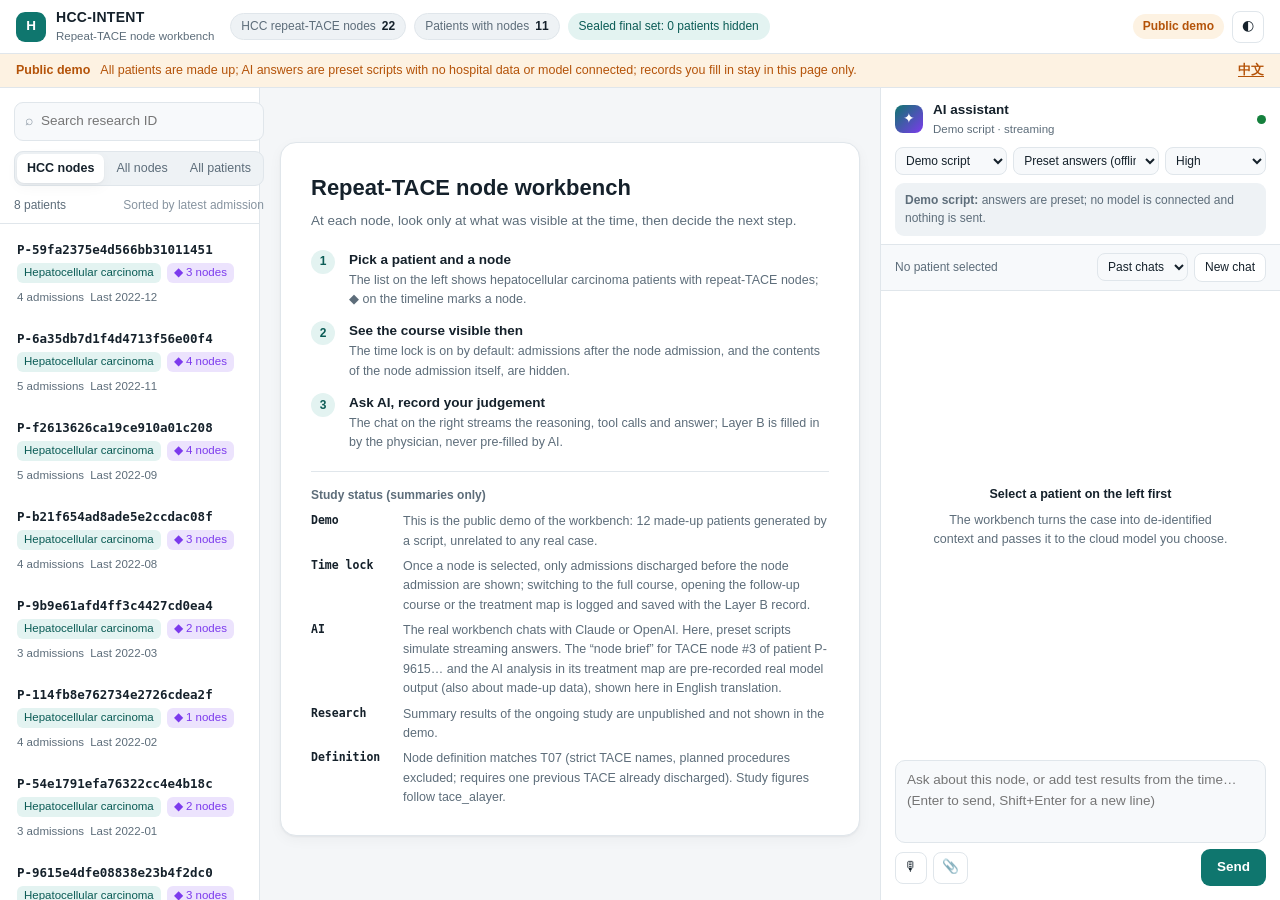
==== en/index.html @ 70108e3e "Add English version at /en/ with a language switch The Chinese page stays at the root; the English p" ====
<!doctype html>
<html lang="en">
<head>
<meta charset="utf-8">
<meta name="viewport" content="width=device-width,initial-scale=1">
<meta name="hcc-token" content="demo">
<meta name="description" content="Public demo of the repeat-TACE node workbench: made-up patients, time-locked view, Layer A/B records, treatment map and preset streaming AI answers.">
<title>HCC-INTENT demo</title>
<link rel="alternate" hreflang="zh-CN" href="../">
<link rel="stylesheet" href="../workbench.css">
<link rel="stylesheet" href="../demo.css">
</head>
<body>
<header class="topbar">
  <button id="togglePatients" class="icon-btn only-narrow" aria-label="Patient list">☰</button>
  <div class="brand"><span class="brand-mark">H</span><div><strong>HCC-INTENT</strong><small>Repeat-TACE node workbench</small></div></div>
  <div id="statusChips" class="status-chips"></div>
  <div class="top-actions">
    <span class="demo-pill">Public demo</span>
    <button id="themeToggle" class="icon-btn" aria-label="Switch light/dark theme" title="Switch light/dark theme">◐</button>
    <button id="toggleAssistant" class="icon-btn only-medium" aria-label="AI assistant">✦</button>
  </div>
</header>
<div class="demo-banner" role="note"><b>Public demo</b><span>All patients are made up; AI answers are preset scripts with no hospital data or model connected; records you fill in stay in this page only.</span><a class="demo-lang" href="../" hreflang="zh-CN" lang="zh-CN">中文</a></div>

<div class="layout">
  <aside id="patientsPanel" class="patients">
    <div class="panel-head">
      <label class="search"><span aria-hidden="true">⌕</span><input id="patientSearch" placeholder="Search research ID" aria-label="Search research ID" autocomplete="off"></label>
      <div class="segmented" id="scopeSwitch" role="tablist" aria-label="Patient scope">
        <button data-scope="hcc_nodes" class="active" role="tab">HCC nodes</button>
        <button data-scope="nodes" role="tab">All nodes</button>
        <button data-scope="all" role="tab">All patients</button>
      </div>
      <div class="list-meta"><span id="patientTotal">—</span><span class="hint">Sorted by latest admission</span></div>
    </div>
    <div id="patientList" class="patient-list" role="listbox" aria-label="Patients"></div>
    <button id="loadMore" class="ghost-btn load-more" hidden>Load more</button>
  </aside>

  <main id="casePanel" class="case">
    <section id="welcome" class="welcome">
      <div class="welcome-card">
        <h1>Repeat-TACE node workbench</h1>
        <p>At each node, look only at what was visible at the time, then decide the next step.</p>
        <ol class="steps">
          <li><b>Pick a patient and a node</b><span>The list on the left shows hepatocellular carcinoma patients with repeat-TACE nodes; ◆ on the timeline marks a node.</span></li>
          <li><b>See the course visible then</b><span>The time lock is on by default: admissions after the node admission, and the contents of the node admission itself, are hidden.</span></li>
          <li><b>Ask AI, record your judgement</b><span>The chat on the right streams the reasoning, tool calls and answer; Layer B is filled in by the physician, never pre-filled by AI.</span></li>
        </ol>
        <div id="welcomeNotes" class="research-notes"></div>
      </div>
    </section>

    <section id="caseView" class="case-view" hidden>
      <div class="case-head">
        <div class="case-title">
          <div class="eyebrow" id="caseEyebrow"></div>
          <h1 id="caseTitle"></h1>
          <div id="caseBadges" class="badges"></div>
        </div>
        <div id="caseStats" class="case-stats"></div>
      </div>

      <div class="card timeline-card">
        <div class="card-head">
          <div class="node-strip" id="nodeStrip" aria-label="Repeat-TACE nodes"></div>
          <div class="segmented mode-switch" id="modeSwitch" aria-label="View mode">
            <button data-mode="locked" class="active" title="Show only admissions discharged before the node admission">🔒 Time lock</button>
            <button data-mode="full" title="Show all admissions; logged as follow-up course viewed">Full course</button>
          </div>
        </div>
        <div id="modeHint" class="mode-hint"></div>
        <div id="timeline" class="timeline" aria-label="Admission timeline"></div>
        <div class="legend" id="timelineLegend"></div>
      </div>

      <div class="card node-card">
        <nav class="tabs" id="tabs" role="tablist">
          <button data-tab="visible" class="active" role="tab">Visible then</button>
          <button data-tab="alayer" role="tab">Layer A · state</button>
          <button data-tab="blayer" role="tab">Layer B · physician record</button>
          <button data-tab="after" role="tab">Follow-up course</button>
          <button data-tab="map" role="tab">Treatment map</button>
          <button data-tab="detail" role="tab">Admission details</button>
        </nav>
        <div id="tabBody" class="tab-body"></div>
      </div>
    </section>
  </main>

  <aside id="assistantPanel" class="assistant">
    <div class="assistant-head">
      <div class="assistant-title"><span class="spark">✦</span><div><strong>AI assistant</strong><small id="assistantSub">Cloud model · streaming</small></div></div>
      <span id="assistantDot" class="dot" title="Status"></span>
    </div>
    <div class="model-row">
      <select id="providerSelect" aria-label="Provider"></select>
      <select id="modelSelect" aria-label="Model"></select>
      <select id="effortSelect" aria-label="Reasoning effort" title="Reasoning effort">
        <option value="low">Low</option><option value="medium">Medium</option><option value="high" selected>High</option>
      </select>
    </div>
    <div id="exportBanner" class="export-banner"></div>
    <div class="context-bar">
      <span id="contextChip" class="context-chip">No patient selected</span>
      <div class="context-actions">
        <select id="historySelect" aria-label="Past chats"><option value="">Past chats</option></select>
        <button id="newChat" class="ghost-btn small">New chat</button>
      </div>
    </div>
    <div id="messages" class="messages" aria-live="polite"></div>
    <div id="quickPrompts" class="quick-prompts"></div>
    <form id="composer" class="composer">
      <textarea id="composerInput" rows="3" placeholder="Ask about this node, or add test results from the time… (Enter to send, Shift+Enter for a new line)"></textarea>
      <div class="composer-actions">
        <div class="left">
          <button type="button" id="voiceBtn" class="icon-btn" title="Local speech to text" aria-label="Voice input">🎙</button>
          <label class="icon-btn" title="Upload a text file (extracted locally)" aria-label="Upload file">📎<input id="fileInput" type="file" accept=".txt,.md,.json,.pdf,.docx" hidden></label>
          <span id="composerNote" class="composer-note"></span>
        </div>
        <button type="submit" id="sendBtn" class="primary-btn">Send</button>
      </div>
    </form>
  </aside>
</div>
<div id="tooltip" class="tooltip" role="tooltip" hidden></div>
<div id="toast" class="toast" role="status" hidden></div>
<script src="../mock.js"></script>
<script src="workbench.js"></script>
</body>
</html>
---- workbench.css ----
:root{
  --bg:#f4f6f8;--panel:#ffffff;--panel-2:#f7f9fb;--sunken:#eef2f5;--border:#e0e6eb;--border-strong:#c9d3db;
  --text:#15212b;--muted:#5d6d7a;--faint:#8794a0;
  --accent:#0f766e;--accent-2:#0d9488;--accent-soft:#e3f3f1;--accent-text:#0b5c56;
  --warn:#b45309;--warn-soft:#fdf2e2;--danger:#b91c1c;--danger-soft:#fde8e8;--ok:#15803d;
  --c-tace:#0f8b8d;--c-local:#2563eb;--c-systemic:#7c3aed;--c-curative:#d97706;--c-other:#94a3b8;--c-death:#dc2626;
  --hatch:#e9edf1;--shadow:0 1px 2px rgba(16,24,32,.05),0 4px 14px rgba(16,24,32,.04);
  --radius:12px;--left:292px;--right:440px;
  color-scheme:light;
}
@media (prefers-color-scheme:dark){:root:not([data-theme="light"]){
  --bg:#0b1117;--panel:#111a22;--panel-2:#152029;--sunken:#0e161d;--border:#22303c;--border-strong:#2f4050;
  --text:#dbe5ec;--muted:#93a3b1;--faint:#6d7f8d;
  --accent:#34d3b4;--accent-2:#2bb79c;--accent-soft:#12312c;--accent-text:#7ae8d1;
  --warn:#f0a73b;--warn-soft:#3a2a12;--danger:#f87171;--danger-soft:#3a1717;--ok:#4ade80;
  --c-tace:#2dd4bf;--c-local:#60a5fa;--c-systemic:#a78bfa;--c-curative:#fbbf24;--c-other:#64748b;--c-death:#f87171;
  --hatch:#18232d;--shadow:none;color-scheme:dark;
}}
:root[data-theme="dark"]{
  --bg:#0b1117;--panel:#111a22;--panel-2:#152029;--sunken:#0e161d;--border:#22303c;--border-strong:#2f4050;
  --text:#dbe5ec;--muted:#93a3b1;--faint:#6d7f8d;
  --accent:#34d3b4;--accent-2:#2bb79c;--accent-soft:#12312c;--accent-text:#7ae8d1;
  --warn:#f0a73b;--warn-soft:#3a2a12;--danger:#f87171;--danger-soft:#3a1717;--ok:#4ade80;
  --c-tace:#2dd4bf;--c-local:#60a5fa;--c-systemic:#a78bfa;--c-curative:#fbbf24;--c-other:#64748b;--c-death:#f87171;
  --hatch:#18232d;--shadow:none;color-scheme:dark;
}
*{box-sizing:border-box}
html,body{height:100%}
body{margin:0;background:var(--bg);color:var(--text);font:13.5px/1.55 -apple-system,BlinkMacSystemFont,"PingFang SC","Hiragino Sans GB","Microsoft YaHei",sans-serif;overflow:hidden}
button,input,select,textarea{font:inherit;color:inherit}
button{cursor:pointer}
[hidden]{display:none!important}
h1,h2,h3,h4,p{margin:0}
small{color:var(--muted)}

/* ---------- top bar ---------- */
.topbar{height:54px;display:flex;align-items:center;gap:16px;padding:0 16px;background:var(--panel);border-bottom:1px solid var(--border)}
.brand{display:flex;align-items:center;gap:10px;min-width:0}
.brand strong{display:block;font-size:14px;letter-spacing:.3px}
.brand small{display:block;font-size:11.5px}
.brand-mark{width:30px;height:30px;border-radius:9px;display:grid;place-items:center;background:var(--accent);color:#fff;font-weight:700}
.status-chips{display:flex;gap:8px;flex:1;min-width:0;overflow:hidden}
.chip{display:inline-flex;align-items:center;gap:6px;padding:3px 10px;border-radius:999px;background:var(--sunken);border:1px solid var(--border);color:var(--muted);font-size:12px;white-space:nowrap}
.chip b{color:var(--text);font-weight:600}
.chip.warn{background:var(--warn-soft);color:var(--warn);border-color:transparent}
.chip.ok{background:var(--accent-soft);color:var(--accent-text);border-color:transparent}
.top-actions{display:flex;align-items:center;gap:8px}
.link-btn{color:var(--muted);text-decoration:none;font-size:12.5px;padding:6px 10px;border-radius:8px}
.link-btn:hover{background:var(--sunken);color:var(--text)}
.icon-btn{border:1px solid var(--border);background:var(--panel);border-radius:8px;min-width:32px;height:32px;display:inline-grid;place-items:center;padding:0 8px;cursor:pointer}
.icon-btn:hover{background:var(--sunken)}
.only-narrow,.only-medium{display:none}

/* ---------- layout ---------- */
.layout{display:grid;grid-template-columns:var(--left) minmax(0,1fr) var(--right);height:calc(100vh - 54px)}
.patients,.assistant{background:var(--panel);display:flex;flex-direction:column;min-height:0}
.patients{border-right:1px solid var(--border)}
.assistant{border-left:1px solid var(--border)}
.case{overflow:auto;min-width:0;padding:18px 20px 28px}

/* ---------- patient list ---------- */
.panel-head{padding:14px 14px 8px;display:grid;gap:10px;border-bottom:1px solid var(--border)}
.search{display:flex;align-items:center;gap:8px;border:1px solid var(--border);background:var(--panel-2);border-radius:9px;padding:0 10px}
.search span{color:var(--faint)}
.search input{border:0;outline:0;background:transparent;padding:8px 0;width:100%}
.search:focus-within{border-color:var(--accent);box-shadow:0 0 0 3px var(--accent-soft)}
.segmented{display:inline-flex;background:var(--sunken);border:1px solid var(--border);border-radius:9px;padding:2px;gap:2px}
.segmented button{border:0;background:transparent;padding:5px 10px;border-radius:7px;color:var(--muted);font-size:12.5px;white-space:nowrap}
.segmented button.active{background:var(--panel);color:var(--text);box-shadow:var(--shadow);font-weight:600}
.panel-head .segmented{display:flex}.panel-head .segmented button{flex:1}
.list-meta{display:flex;justify-content:space-between;font-size:12px;color:var(--muted)}
.hint{color:var(--faint)}
.patient-list{overflow:auto;flex:1;padding:6px}
.patient-item{width:100%;text-align:left;border:1px solid transparent;background:transparent;border-radius:10px;padding:9px 10px;display:grid;gap:4px;margin-bottom:2px}
.patient-item:hover{background:var(--panel-2);border-color:var(--border)}
.patient-item.active{background:var(--accent-soft);border-color:transparent}
.patient-item .row{display:flex;justify-content:space-between;gap:8px;align-items:center}
.pid{font-family:ui-monospace,SFMono-Regular,Menlo,monospace;font-size:12.5px;font-weight:600;overflow:hidden;text-overflow:ellipsis;white-space:nowrap}
.patient-item .meta{display:flex;gap:6px;flex-wrap:wrap;font-size:11.5px;color:var(--muted)}
.tag{display:inline-flex;align-items:center;gap:4px;padding:1px 7px;border-radius:6px;background:var(--sunken);color:var(--muted);font-size:11.5px;white-space:nowrap}
.tag.accent{background:var(--accent-soft);color:var(--accent-text)}
.tag.warn{background:var(--warn-soft);color:var(--warn)}
.tag.danger{background:var(--danger-soft);color:var(--danger)}
.tag.violet{background:color-mix(in srgb,var(--c-systemic) 14%,transparent);color:var(--c-systemic)}
.load-more{margin:8px 12px 12px}
.ghost-btn{border:1px solid var(--border);background:var(--panel);border-radius:8px;padding:6px 12px;color:var(--text)}
.ghost-btn:hover{background:var(--sunken)}
.ghost-btn.small{padding:4px 10px;font-size:12px}
.primary-btn{border:0;background:var(--accent);color:#fff;border-radius:9px;padding:8px 16px;font-weight:600}
.primary-btn:hover{background:var(--accent-2)}
.primary-btn:disabled{opacity:.5;cursor:not-allowed}
.primary-btn.stop{background:var(--danger)}
.empty{color:var(--muted);text-align:center;padding:28px 12px;font-size:12.5px}

/* ---------- welcome ---------- */
.welcome{display:grid;place-items:center;min-height:100%}
.welcome-card{max-width:640px;background:var(--panel);border:1px solid var(--border);border-radius:16px;padding:28px 30px;box-shadow:var(--shadow)}
.welcome-card h1{font-size:22px;margin-bottom:6px}
.welcome-card>p{color:var(--muted);margin-bottom:18px}
.steps{margin:0 0 18px;padding:0;list-style:none;display:grid;gap:12px;counter-reset:s}
.steps li{display:grid;grid-template-columns:28px 1fr;column-gap:10px;counter-increment:s}
.steps li::before{content:counter(s);grid-row:span 2;width:24px;height:24px;border-radius:50%;background:var(--accent-soft);color:var(--accent-text);display:grid;place-items:center;font-weight:700;font-size:12px}
.steps b{font-weight:600}.steps span{color:var(--muted);font-size:12.5px}
.research-notes{display:grid;gap:6px;border-top:1px solid var(--border);padding-top:14px}
.research-notes h4{font-size:12px;color:var(--muted);font-weight:600;margin-bottom:2px}
.note-line{display:grid;grid-template-columns:52px 1fr;gap:8px;font-size:12.5px;color:var(--muted)}
.note-line b{color:var(--text);font-family:ui-monospace,Menlo,monospace;font-size:11.5px}

/* ---------- case ---------- */
.case-view{display:grid;grid-template-columns:minmax(0,1fr);gap:14px;max-width:1280px;margin:0 auto}
.case-view>*{min-width:0}
.case-head{display:flex;justify-content:space-between;gap:16px;align-items:flex-end;flex-wrap:wrap}
.eyebrow{font-size:11.5px;color:var(--muted);letter-spacing:.4px;text-transform:uppercase}
.case-title h1{font-size:20px;font-family:ui-monospace,SFMono-Regular,Menlo,monospace;letter-spacing:-.2px}
.badges{display:flex;gap:6px;flex-wrap:wrap;margin-top:6px}
.case-stats{display:flex;gap:6px;flex-wrap:wrap}
.stat{background:var(--panel);border:1px solid var(--border);border-radius:10px;padding:7px 12px;min-width:86px}
.stat small{display:block;font-size:11px}
.stat b{font-size:16px;font-variant-numeric:tabular-nums}
.card{background:var(--panel);border:1px solid var(--border);border-radius:var(--radius);box-shadow:var(--shadow)}
.card-head{display:flex;justify-content:space-between;align-items:center;gap:12px;padding:12px 14px 4px;flex-wrap:wrap}
.node-strip{display:flex;gap:6px;flex-wrap:wrap;align-items:center}
.node-strip .label{font-size:12px;color:var(--muted);margin-right:2px}
.node-chip{border:1px solid var(--border);background:var(--panel-2);border-radius:999px;padding:3px 10px;font-size:12px;display:inline-flex;gap:5px;align-items:center}
.node-chip:hover{border-color:var(--border-strong)}
.node-chip.active{background:var(--accent);border-color:var(--accent);color:#fff}
.node-chip .done{color:var(--ok);font-weight:700}
.node-chip.active .done{color:#fff}
.mode-hint{padding:0 14px;font-size:12px;color:var(--muted);min-height:18px}
.mode-hint.warn{color:var(--warn)}
.timeline{position:relative;padding:4px 8px 0 8px;min-height:180px;overflow-x:auto}
.timeline svg{display:block;width:100%;overflow:visible}
.timeline .lane-label{font-size:11px;fill:var(--muted)}
.timeline .axis text{font-size:10.5px;fill:var(--faint)}
.timeline .axis line{stroke:var(--border)}
.timeline .lane-bg{fill:var(--panel-2)}
.timeline .adm{cursor:pointer;transition:opacity .12s}
.timeline .adm:hover{opacity:.8}
.timeline .adm.selected{stroke:var(--text);stroke-width:1.6}
.timeline .node-mark{cursor:pointer}
.timeline .node-mark text{font-size:10px;font-weight:700;fill:#fff;pointer-events:none}
.timeline .zero-line{stroke:var(--accent);stroke-width:1.5;stroke-dasharray:4 3}
.timeline .zero-label{font-size:11px;fill:var(--accent-text);font-weight:600}
.timeline .hidden-zone{fill:url(#hatch)}
.timeline .hidden-label{font-size:11.5px;fill:var(--muted)}
.timeline .placeholder{fill:none;stroke:var(--accent);stroke-dasharray:3 2;stroke-width:1.4}
.legend{display:flex;gap:14px;flex-wrap:wrap;padding:6px 14px 12px;font-size:11.5px;color:var(--muted)}
.legend i{display:inline-block;width:10px;height:10px;border-radius:3px;margin-right:5px;vertical-align:-1px}

/* tabs */
.tabs{display:flex;gap:2px;padding:6px 8px 0;border-bottom:1px solid var(--border);overflow-x:auto}
.tabs button{border:0;background:transparent;padding:9px 12px;color:var(--muted);border-bottom:2px solid transparent;margin-bottom:-1px;white-space:nowrap;font-size:13px}
.tabs button.active{color:var(--text);border-bottom-color:var(--accent);font-weight:600}
.tabs button:disabled{opacity:.4;cursor:not-allowed}
.tab-body{padding:16px}
.section-title{font-size:12px;font-weight:600;color:var(--muted);margin:16px 0 8px;letter-spacing:.2px}
.section-title:first-child{margin-top:0}
.lead{display:flex;gap:8px;align-items:center;flex-wrap:wrap;margin-bottom:12px;font-size:13px}
.adm-list{display:grid;gap:8px}
.adm-card{display:grid;grid-template-columns:52px 1fr auto;gap:12px;align-items:center;border:1px solid var(--border);border-radius:10px;padding:9px 12px;background:var(--panel-2);text-align:left;width:100%}
.adm-card:hover{border-color:var(--border-strong)}
.adm-card .ref{font-family:ui-monospace,Menlo,monospace;font-weight:700;font-size:13px}
.adm-card .when{font-size:12px;color:var(--muted)}
.adm-card .dx{font-size:13px;overflow:hidden;text-overflow:ellipsis;white-space:nowrap}
.adm-card .right{text-align:right;font-size:12px;color:var(--muted);font-variant-numeric:tabular-nums}
.class-tags{display:flex;gap:4px;flex-wrap:wrap;margin-top:3px}
.ct{font-size:11px;padding:0 6px;border-radius:5px;color:#fff}
.metrics{display:grid;grid-template-columns:repeat(auto-fill,minmax(150px,1fr));gap:8px}
.metric{border:1px solid var(--border);border-radius:10px;padding:10px 12px;background:var(--panel-2)}
.metric small{display:block;font-size:11.5px}
.metric b{font-size:18px;font-variant-numeric:tabular-nums}
.metric b span{font-size:12px;color:var(--muted);font-weight:400;margin-left:2px}
.rules{display:grid;gap:6px}
.rule{display:grid;grid-template-columns:14px 1fr;gap:8px;align-items:start;font-size:12.5px;color:var(--muted)}
.rule::before{content:"";width:8px;height:8px;border-radius:50%;background:var(--border-strong);margin-top:6px}
.rule.fired{color:var(--text)}
.rule.fired::before{background:var(--warn)}
.rule b{font-weight:600}
.cohort{display:grid;gap:8px}
.cohort-row{display:grid;grid-template-columns:minmax(160px,1.3fr) 2fr 90px;gap:12px;align-items:center;font-size:12.5px}
.bar{height:8px;border-radius:4px;background:var(--sunken);overflow:hidden}
.bar i{display:block;height:100%;background:var(--accent)}
.cohort-row .num{text-align:right;font-variant-numeric:tabular-nums;color:var(--muted)}
.callout{border-radius:10px;padding:10px 12px;font-size:12.5px;background:var(--sunken);color:var(--muted);border:1px solid var(--border)}
.callout.warn{background:var(--warn-soft);color:var(--warn);border-color:transparent}
.callout.accent{background:var(--accent-soft);color:var(--accent-text);border-color:transparent}
.callout b{color:inherit}
.grid-2{display:grid;grid-template-columns:repeat(auto-fit,minmax(300px,1fr));gap:16px}

/* B layer form */
.state-options{display:grid;grid-template-columns:repeat(auto-fill,minmax(210px,1fr));gap:8px}
.state-option{border:1px solid var(--border);border-radius:10px;padding:9px 11px;background:var(--panel-2);text-align:left;display:grid;gap:2px}
.state-option b{font-family:ui-monospace,Menlo,monospace}
.state-option span{font-size:12.5px;color:var(--muted)}
.state-option.active{border-color:var(--accent);background:var(--accent-soft)}
.state-option.active span{color:var(--accent-text)}
.family-table{display:grid;gap:6px}
.family-row{display:grid;grid-template-columns:minmax(150px,220px) auto minmax(160px,1fr);gap:10px;align-items:center;padding:7px 0;border-bottom:1px dashed var(--border)}
.family-row:last-child{border-bottom:0}
.family-row .name{font-size:13px;font-weight:500}
.judge button{font-size:12px;padding:4px 9px}
.judge button.active[data-v="acceptable"]{background:var(--accent);color:#fff}
.judge button.active[data-v="conditional"]{background:var(--c-local);color:#fff}
.judge button.active[data-v="unacceptable"]{background:var(--danger);color:#fff}
.judge button.active[data-v="unknown"]{background:var(--faint);color:#fff}
.field{display:grid;gap:5px;margin-top:10px}
.field label{font-size:12px;color:var(--muted)}
.input,textarea.input{border:1px solid var(--border);background:var(--panel-2);border-radius:8px;padding:7px 10px;width:100%;outline:0}
.input:focus{border-color:var(--accent);box-shadow:0 0 0 3px var(--accent-soft)}
textarea.input{resize:vertical;min-height:62px}
.form-foot{display:flex;justify-content:space-between;align-items:center;gap:12px;margin-top:14px;flex-wrap:wrap}
.audit{display:flex;gap:6px;flex-wrap:wrap;font-size:12px}

/* detail */
.kv{display:grid;grid-template-columns:120px 1fr;gap:4px 12px;font-size:12.5px}
.kv dt{color:var(--muted)}.kv dd{margin:0}
table.plain{width:100%;border-collapse:collapse;font-size:12.5px}
table.plain th{text-align:left;color:var(--muted);font-weight:500;border-bottom:1px solid var(--border);padding:6px 8px}
table.plain td{border-bottom:1px solid var(--border);padding:6px 8px;vertical-align:top}
table.plain td.code{font-family:ui-monospace,Menlo,monospace;color:var(--muted);white-space:nowrap}
.cost-row{display:grid;grid-template-columns:110px 1fr 90px;gap:10px;align-items:center;font-size:12px;margin-bottom:5px}
.cost-row .num{text-align:right;font-variant-numeric:tabular-nums}
.lock-card{display:grid;place-items:center;text-align:center;gap:10px;padding:30px 16px;border:1px dashed var(--border-strong);border-radius:12px;background:var(--panel-2)}
.lock-card p{color:var(--muted);max-width:460px;font-size:12.5px}

/* ---------- treatment map ---------- */
.map-toolbar{display:flex;justify-content:space-between;align-items:center;gap:8px;flex-wrap:wrap;margin:-4px 0 10px}
.map-tools{display:flex;gap:6px;flex-wrap:wrap;align-items:center}
.map-tools .divider{width:1px;height:20px;background:var(--border);margin:0 2px}
.map-tools .zoom{font-size:12px;color:var(--muted);min-width:40px;text-align:center;font-variant-numeric:tabular-nums}
.map-engine{font-size:12px;color:var(--muted)}
.map-body{display:grid;grid-template-columns:minmax(0,1fr) 340px;gap:0;border:1px solid var(--border);border-radius:12px;overflow:hidden}
.tab-body{container-type:inline-size}
@container (max-width:900px){.map-body{grid-template-columns:1fr}.map-side{border-left:0;border-top:1px solid var(--border);height:auto;max-height:520px}}
.node-card.map-max{position:fixed;left:0;right:var(--right);top:54px;bottom:0;z-index:25;border-radius:0;overflow:auto;margin:0}
@media (max-width:1100px){.node-card.map-max{right:0}}
.node-card.map-max .map-canvas,.node-card.map-max .map-side{height:calc(100vh - 54px - 120px)}
body.map-maxed .assistant{z-index:30}
.map-canvas{position:relative;height:600px;overflow:hidden;cursor:grab;touch-action:none;background-color:var(--panel-2);background-image:radial-gradient(var(--border) 1px,transparent 1px);background-size:22px 22px;outline:0}
.map-canvas:active{cursor:grabbing}
.map-world{position:absolute;left:0;top:0;transform-origin:0 0}
.map-edges{position:absolute;left:0;top:0;overflow:visible;pointer-events:none}
.map-edge{fill:none;stroke:var(--faint);stroke-width:2;pointer-events:stroke;cursor:pointer}
.map-edge.planned{stroke:var(--c-systemic);stroke-dasharray:7 5}
.map-edge.selected{stroke:var(--accent);stroke-width:3.5}
.map-label{position:absolute;transform:translate(-50%,-50%);max-width:200px;white-space:nowrap;overflow:hidden;text-overflow:ellipsis;font-size:12px;padding:2px 8px;border-radius:999px;border:1px solid var(--border);background:var(--panel);color:var(--text);cursor:pointer}
.map-label.planned{color:var(--c-systemic);border-style:dashed}
.map-node{position:absolute;box-sizing:border-box;display:flex;flex-direction:column;gap:3px;padding:9px 11px;border-radius:12px;background:var(--panel);border:1.5px solid var(--border-strong);box-shadow:var(--shadow);overflow:hidden;cursor:pointer;user-select:none}
.map-node:hover{border-color:var(--accent)}
.map-node.entry{background:var(--sunken)}
.map-node.state{border-color:var(--c-tace)}
.map-node.manual{border-color:var(--c-local)}
.map-node.planned{border-style:dashed;border-color:var(--c-systemic);background:color-mix(in srgb,var(--c-systemic) 7%,var(--panel))}
.map-node.current{box-shadow:0 0 0 3px var(--accent-soft);border-color:var(--accent)}
.map-node.selected{box-shadow:0 0 0 3px var(--accent)}
.map-node.link-from{box-shadow:0 0 0 3px var(--warn)}
.mn-head{display:flex;justify-content:space-between;gap:6px;font-size:11px;color:var(--muted)}
.mn-origin{white-space:nowrap}
.mn-title{font-weight:600;font-size:13px;white-space:nowrap;overflow:hidden;text-overflow:ellipsis}
.mn-summary{font-size:12px;color:var(--muted);display:-webkit-box;-webkit-line-clamp:2;-webkit-box-orient:vertical;overflow:hidden;flex:1}
.mn-foot{display:flex;gap:4px;flex-wrap:nowrap;overflow:hidden}
.map-hint{position:absolute;left:10px;bottom:8px;font-size:11.5px;color:var(--muted);background:var(--panel);border:1px solid var(--border);border-radius:8px;padding:3px 8px;pointer-events:none}
.map-side{border-left:1px solid var(--border);background:var(--panel);height:600px;overflow:auto;display:flex;flex-direction:column}
.side-tabs{margin:10px 12px 0;display:flex}.side-tabs button{flex:1}
.side-body{padding:10px 14px 16px;display:grid;gap:6px;font-size:12.5px;align-content:start}
.side-body p{margin:0}
.side-title{font-size:15px}
.side-summary{font-size:13px;line-height:1.6}
.branch-card{border:1px solid var(--border);border-radius:10px;padding:8px 10px;display:grid;gap:4px;background:var(--panel-2)}
.branch-row{display:flex;justify-content:space-between;border:1px solid var(--border);background:var(--panel-2);border-radius:8px;padding:6px 10px;font-size:12.5px}
.branch-row .num{font-variant-numeric:tabular-nums;color:var(--c-systemic)}
.job-steps{margin:0;padding-left:18px;color:var(--muted);font-size:12px}
.job-steps li:last-child{color:var(--accent-text);font-weight:600}
.plain-list{margin:0;padding-left:18px}
.ref-a{color:var(--accent-text);text-decoration:none;font-size:12px}
.muted{color:var(--muted)}.small{font-size:11.5px}
.check{display:flex;align-items:center;gap:6px;font-size:12px;color:var(--muted)}
.button-row{display:flex;gap:6px;flex-wrap:wrap;align-items:center;margin-top:6px}
.field>span{font-size:12px;color:var(--muted)}
.field select.input{padding:6px 8px}
details.raw summary{cursor:pointer;color:var(--muted);font-size:12px;margin-top:8px}
dialog.versions{border:1px solid var(--border);border-radius:14px;background:var(--panel);color:var(--text);padding:16px 18px;width:min(560px,92vw);max-height:80vh}
dialog.versions::backdrop{background:rgba(0,0,0,.35)}
.dialog-head{display:flex;justify-content:space-between;align-items:center;margin-bottom:6px}
.version-row{display:flex;justify-content:space-between;align-items:center;gap:8px;padding:6px 0;border-bottom:1px dashed var(--border);font-size:12.5px}
@media (max-width:1100px){.map-body{grid-template-columns:1fr}.map-side{border-left:0;border-top:1px solid var(--border);height:auto;max-height:520px}.map-canvas{height:460px}}

/* ---------- assistant ---------- */
.assistant-head{display:flex;justify-content:space-between;align-items:center;padding:12px 14px 8px}
.assistant-title{display:flex;align-items:center;gap:10px}
.assistant-title strong{display:block}
.assistant-title small{display:block;font-size:11.5px}
.spark{width:28px;height:28px;border-radius:8px;display:grid;place-items:center;background:linear-gradient(135deg,var(--accent),var(--c-systemic));color:#fff}
.dot{width:9px;height:9px;border-radius:50%;background:var(--faint)}
.dot.ok{background:var(--ok)}.dot.warn{background:var(--warn)}.dot.busy{background:var(--accent);animation:pulse 1s infinite}
@keyframes pulse{50%{opacity:.35}}
.model-row{display:grid;grid-template-columns:1fr 1.3fr .9fr;gap:6px;padding:0 14px 8px}
.model-row select,.context-actions select{border:1px solid var(--border);background:var(--panel-2);border-radius:8px;padding:5px 6px;font-size:12px;min-width:0}
.export-banner{margin:0 14px 8px;font-size:12px;border-radius:9px;padding:8px 10px}
.export-banner.off{background:var(--warn-soft);color:var(--warn)}
.export-banner.on{background:var(--sunken);color:var(--muted)}
.export-banner code{font-family:ui-monospace,Menlo,monospace;font-size:11.5px}
.context-bar{display:flex;justify-content:space-between;align-items:center;gap:8px;padding:8px 14px;border-top:1px solid var(--border);border-bottom:1px solid var(--border);background:var(--panel-2)}
.context-chip{font-size:12px;color:var(--muted);overflow:hidden;text-overflow:ellipsis;white-space:nowrap}
.context-chip.locked{color:var(--accent-text)}
.context-chip.hindsight{color:var(--warn)}
.context-actions{display:flex;gap:6px;align-items:center;flex-shrink:0}
.context-actions select{max-width:120px}
.context-actions button{white-space:nowrap}
.messages{flex:1;overflow:auto;padding:14px;display:flex;flex-direction:column;gap:14px}
.msg-user{align-self:flex-end;max-width:88%;background:var(--accent);color:#fff;border-radius:14px 14px 4px 14px;padding:8px 12px;white-space:pre-wrap;word-break:break-word}
.msg-ai{display:grid;gap:8px}
.msg-meta{font-size:11px;color:var(--faint);display:flex;gap:8px;flex-wrap:wrap;align-items:center}
.thinking{border:1px solid var(--border);border-radius:10px;background:var(--panel-2)}
.thinking summary{cursor:pointer;padding:6px 10px;font-size:12px;color:var(--muted);list-style:none;display:flex;gap:6px;align-items:center}
.thinking summary::-webkit-details-marker{display:none}
.thinking summary::before{content:"▸";font-size:10px;transition:transform .15s}
.thinking[open] summary::before{transform:rotate(90deg)}
.thinking .body{padding:0 10px 8px;font-size:12px;color:var(--muted);white-space:pre-wrap;max-height:260px;overflow:auto}
.live{display:inline-block;width:6px;height:6px;border-radius:50%;background:var(--accent);animation:pulse 1s infinite}
.tools{display:grid;gap:4px}
.tool{display:grid;grid-template-columns:auto 1fr;gap:6px;align-items:start;font-size:12px;border-left:2px solid var(--border-strong);padding:2px 0 2px 8px;color:var(--muted)}
.tool b{color:var(--text);font-weight:600;font-family:ui-monospace,Menlo,monospace;font-size:11.5px}
.tool.err{border-left-color:var(--danger)}
.tool.pending{border-left-color:var(--accent)}
.answer{font-size:13.5px;line-height:1.65;word-break:break-word}
.answer h1,.answer h2,.answer h3,.answer h4{font-size:14px;margin:10px 0 4px}
.answer p{margin:0 0 8px}
.answer ul,.answer ol{margin:0 0 8px;padding-left:20px}
.answer li{margin:2px 0}
.answer code{background:var(--sunken);padding:0 4px;border-radius:4px;font-size:12px}
.answer pre{background:var(--sunken);padding:8px 10px;border-radius:8px;overflow:auto;font-size:12px}
.answer table{border-collapse:collapse;margin:6px 0 10px;font-size:12.5px;display:block;overflow-x:auto}
.answer th,.answer td{border:1px solid var(--border);padding:4px 8px;text-align:left}
.answer th{background:var(--panel-2)}
.answer blockquote{margin:0 0 8px;border-left:3px solid var(--border-strong);padding-left:10px;color:var(--muted)}
.answer .caret{display:inline-block;width:7px;height:15px;background:var(--accent);vertical-align:-2px;animation:pulse .9s infinite;margin-left:1px}
.ref-link{border:0;background:var(--accent-soft);color:var(--accent-text);border-radius:5px;padding:0 4px;font-family:ui-monospace,Menlo,monospace;font-size:12px;cursor:pointer}
.warnings{display:flex;gap:6px;flex-wrap:wrap}
.msg-error{background:var(--danger-soft);color:var(--danger);border-radius:10px;padding:8px 10px;font-size:12.5px}
.msg-status{font-size:12px;color:var(--muted);display:flex;align-items:center;gap:6px}
.chat-empty{color:var(--muted);font-size:12.5px;text-align:center;margin:auto;max-width:300px;display:grid;gap:6px}
.chat-empty b{color:var(--text)}
.quick-prompts{display:flex;gap:6px;flex-wrap:wrap;padding:8px 14px 0}
.quick-prompts button{border:1px solid var(--border);background:var(--panel-2);border-radius:999px;padding:4px 10px;font-size:12px;color:var(--muted)}
.quick-prompts button:hover{color:var(--text);border-color:var(--border-strong)}
.composer{padding:8px 14px 14px;display:grid;gap:6px}
.composer textarea{border:1px solid var(--border);background:var(--panel-2);border-radius:10px;padding:9px 11px;resize:none;outline:0;width:100%;min-height:64px;max-height:220px}
.composer textarea:focus{border-color:var(--accent);box-shadow:0 0 0 3px var(--accent-soft)}
.composer-actions{display:flex;justify-content:space-between;align-items:center;gap:8px}
.composer-actions .left{display:flex;gap:6px;align-items:center;min-width:0}
.composer-note{font-size:11.5px;color:var(--faint);overflow:hidden;text-overflow:ellipsis;white-space:nowrap}
#voiceBtn.recording{background:var(--danger);color:#fff;border-color:var(--danger)}

/* ---------- tooltip / toast ---------- */
.tooltip{position:fixed;z-index:50;pointer-events:none;background:var(--text);color:var(--bg);font-size:12px;border-radius:8px;padding:7px 10px;max-width:320px;box-shadow:0 6px 20px rgba(0,0,0,.18)}
.tooltip b{display:block}
.toast{position:fixed;left:50%;bottom:22px;transform:translateX(-50%);background:var(--text);color:var(--bg);padding:9px 14px;border-radius:10px;font-size:12.5px;z-index:60;max-width:90vw}

/* ---------- responsive ---------- */
@media (max-width:1280px){
  :root{--right:400px;--left:260px}
}
@media (max-width:1100px){
  .layout{grid-template-columns:var(--left) minmax(0,1fr)}
  .only-medium{display:inline-grid}
  .assistant{position:fixed;right:0;top:54px;bottom:0;width:min(440px,100vw);z-index:30;box-shadow:-10px 0 30px rgba(0,0,0,.12);transform:translateX(100%);transition:transform .2s}
  body.show-assistant .assistant{transform:none}
}
@media (max-width:780px){
  .layout{grid-template-columns:minmax(0,1fr)}
  .only-narrow{display:inline-grid}
  .status-chips,.link-btn{display:none}
  .patients{position:fixed;left:0;top:54px;bottom:0;width:min(320px,90vw);z-index:30;transform:translateX(-100%);transition:transform .2s;box-shadow:10px 0 30px rgba(0,0,0,.12)}
  body.show-patients .patients{transform:none}
  .case{padding:14px 16px 24px}
  .case-stats{display:grid;grid-template-columns:repeat(2,minmax(0,1fr));width:100%}
  .stat{min-width:0}
  .family-row{grid-template-columns:1fr}
  .cohort-row{grid-template-columns:1fr 70px}
  .cohort-row .bar{grid-column:1/-1;grid-row:2}
  .adm-card{grid-template-columns:44px 1fr}
  .adm-card .right{display:none}
}
---- demo.css ----
/* Public static demo: banner and sizing around it. Colors come from workbench.css tokens. */
:root{--demo-h:34px}
html,body{height:100%}
.demo-banner{height:var(--demo-h);display:flex;align-items:center;gap:10px;padding:0 max(16px,env(safe-area-inset-right,0px)) 0 max(16px,env(safe-area-inset-left,0px));background:var(--warn-soft);color:var(--warn);font-size:12.5px;border-bottom:1px solid var(--border);white-space:nowrap;overflow:hidden}
.demo-banner span{overflow:hidden;text-overflow:ellipsis;min-width:0}
html[lang="en"] .research-notes .note-line{grid-template-columns:84px 1fr}
.demo-lang{margin-left:auto;flex-shrink:0;color:inherit;font-weight:600;text-decoration:underline;text-underline-offset:2px}
.demo-pill{font-size:12px;font-weight:600;color:var(--warn);background:var(--warn-soft);border-radius:999px;padding:3px 10px}
.layout{height:calc(100% - 54px - var(--demo-h))}
.node-card.map-max{top:calc(54px + var(--demo-h))}
@media (max-width:1100px){.assistant{top:calc(54px + var(--demo-h))}}
@media (max-width:780px){.patients{top:calc(54px + var(--demo-h))}.demo-pill{display:none}}
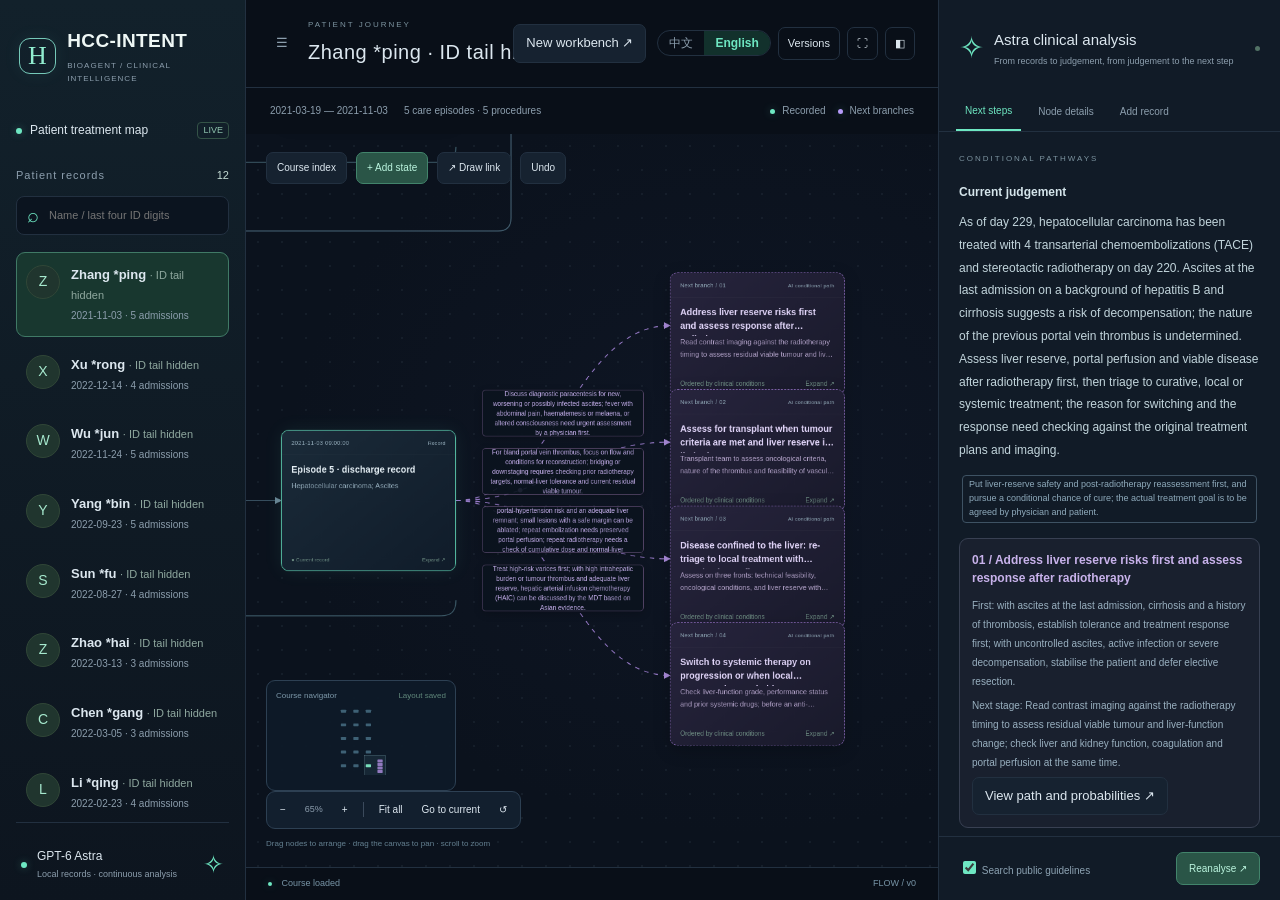
==== commit 5712de37: "Open on the treatment map; masked names; header language switch - index.html is now the patient trea" ====
--- a/en/index.html
+++ b/en/index.html
@@ -1,132 +1,37 @@
 <!doctype html>
-<html lang="en">
-<head>
-<meta charset="utf-8">
-<meta name="viewport" content="width=device-width,initial-scale=1">
-<meta name="hcc-token" content="demo">
-<meta name="description" content="Public demo of the repeat-TACE node workbench: made-up patients, time-locked view, Layer A/B records, treatment map and preset streaming AI answers.">
-<title>HCC-INTENT demo</title>
+<html lang="en"><head><meta charset="utf-8"><meta name="viewport" content="width=device-width,initial-scale=1">
+<meta name="hcc-token" content="static"><title>HCC-INTENT · Patient treatment map</title>
+<meta name="description" content="Patient treatment map: the whole course by admission and procedure, linking every treatment to the next step.">
 <link rel="alternate" hreflang="zh-CN" href="../">
-<link rel="stylesheet" href="../workbench.css">
-<link rel="stylesheet" href="../demo.css">
-</head>
+<link rel="stylesheet" href="../flow.css"><link rel="stylesheet" href="../site.css">
+<script src="../mock.js"></script><script src="flow.js" defer></script></head>
 <body>
-<header class="topbar">
-  <button id="togglePatients" class="icon-btn only-narrow" aria-label="Patient list">☰</button>
-  <div class="brand"><span class="brand-mark">H</span><div><strong>HCC-INTENT</strong><small>Repeat-TACE node workbench</small></div></div>
-  <div id="statusChips" class="status-chips"></div>
-  <div class="top-actions">
-    <span class="demo-pill">Public demo</span>
-    <button id="themeToggle" class="icon-btn" aria-label="Switch light/dark theme" title="Switch light/dark theme">◐</button>
-    <button id="toggleAssistant" class="icon-btn only-medium" aria-label="AI assistant">✦</button>
-  </div>
-</header>
-<div class="demo-banner" role="note"><b>Public demo</b><span>All patients are made up; AI answers are preset scripts with no hospital data or model connected; records you fill in stay in this page only.</span><a class="demo-lang" href="../" hreflang="zh-CN" lang="zh-CN">中文</a></div>
-
-<div class="layout">
-  <aside id="patientsPanel" class="patients">
-    <div class="panel-head">
-      <label class="search"><span aria-hidden="true">⌕</span><input id="patientSearch" placeholder="Search research ID" aria-label="Search research ID" autocomplete="off"></label>
-      <div class="segmented" id="scopeSwitch" role="tablist" aria-label="Patient scope">
-        <button data-scope="hcc_nodes" class="active" role="tab">HCC nodes</button>
-        <button data-scope="nodes" role="tab">All nodes</button>
-        <button data-scope="all" role="tab">All patients</button>
-      </div>
-      <div class="list-meta"><span id="patientTotal">—</span><span class="hint">Sorted by latest admission</span></div>
-    </div>
-    <div id="patientList" class="patient-list" role="listbox" aria-label="Patients"></div>
-    <button id="loadMore" class="ghost-btn load-more" hidden>Load more</button>
-  </aside>
-
-  <main id="casePanel" class="case">
-    <section id="welcome" class="welcome">
-      <div class="welcome-card">
-        <h1>Repeat-TACE node workbench</h1>
-        <p>At each node, look only at what was visible at the time, then decide the next step.</p>
-        <ol class="steps">
-          <li><b>Pick a patient and a node</b><span>The list on the left shows hepatocellular carcinoma patients with repeat-TACE nodes; ◆ on the timeline marks a node.</span></li>
-          <li><b>See the course visible then</b><span>The time lock is on by default: admissions after the node admission, and the contents of the node admission itself, are hidden.</span></li>
-          <li><b>Ask AI, record your judgement</b><span>The chat on the right streams the reasoning, tool calls and answer; Layer B is filled in by the physician, never pre-filled by AI.</span></li>
-        </ol>
-        <div id="welcomeNotes" class="research-notes"></div>
-      </div>
-    </section>
-
-    <section id="caseView" class="case-view" hidden>
-      <div class="case-head">
-        <div class="case-title">
-          <div class="eyebrow" id="caseEyebrow"></div>
-          <h1 id="caseTitle"></h1>
-          <div id="caseBadges" class="badges"></div>
-        </div>
-        <div id="caseStats" class="case-stats"></div>
-      </div>
-
-      <div class="card timeline-card">
-        <div class="card-head">
-          <div class="node-strip" id="nodeStrip" aria-label="Repeat-TACE nodes"></div>
-          <div class="segmented mode-switch" id="modeSwitch" aria-label="View mode">
-            <button data-mode="locked" class="active" title="Show only admissions discharged before the node admission">🔒 Time lock</button>
-            <button data-mode="full" title="Show all admissions; logged as follow-up course viewed">Full course</button>
-          </div>
-        </div>
-        <div id="modeHint" class="mode-hint"></div>
-        <div id="timeline" class="timeline" aria-label="Admission timeline"></div>
-        <div class="legend" id="timelineLegend"></div>
-      </div>
-
-      <div class="card node-card">
-        <nav class="tabs" id="tabs" role="tablist">
-          <button data-tab="visible" class="active" role="tab">Visible then</button>
-          <button data-tab="alayer" role="tab">Layer A · state</button>
-          <button data-tab="blayer" role="tab">Layer B · physician record</button>
-          <button data-tab="after" role="tab">Follow-up course</button>
-          <button data-tab="map" role="tab">Treatment map</button>
-          <button data-tab="detail" role="tab">Admission details</button>
-        </nav>
-        <div id="tabBody" class="tab-body"></div>
-      </div>
-    </section>
-  </main>
-
-  <aside id="assistantPanel" class="assistant">
-    <div class="assistant-head">
-      <div class="assistant-title"><span class="spark">✦</span><div><strong>AI assistant</strong><small id="assistantSub">Cloud model · streaming</small></div></div>
-      <span id="assistantDot" class="dot" title="Status"></span>
-    </div>
-    <div class="model-row">
-      <select id="providerSelect" aria-label="Provider"></select>
-      <select id="modelSelect" aria-label="Model"></select>
-      <select id="effortSelect" aria-label="Reasoning effort" title="Reasoning effort">
-        <option value="low">Low</option><option value="medium">Medium</option><option value="high" selected>High</option>
-      </select>
-    </div>
-    <div id="exportBanner" class="export-banner"></div>
-    <div class="context-bar">
-      <span id="contextChip" class="context-chip">No patient selected</span>
-      <div class="context-actions">
-        <select id="historySelect" aria-label="Past chats"><option value="">Past chats</option></select>
-        <button id="newChat" class="ghost-btn small">New chat</button>
-      </div>
-    </div>
-    <div id="messages" class="messages" aria-live="polite"></div>
-    <div id="quickPrompts" class="quick-prompts"></div>
-    <form id="composer" class="composer">
-      <textarea id="composerInput" rows="3" placeholder="Ask about this node, or add test results from the time… (Enter to send, Shift+Enter for a new line)"></textarea>
-      <div class="composer-actions">
-        <div class="left">
-          <button type="button" id="voiceBtn" class="icon-btn" title="Local speech to text" aria-label="Voice input">🎙</button>
-          <label class="icon-btn" title="Upload a text file (extracted locally)" aria-label="Upload file">📎<input id="fileInput" type="file" accept=".txt,.md,.json,.pdf,.docx" hidden></label>
-          <span id="composerNote" class="composer-note"></span>
-        </div>
-        <button type="submit" id="sendBtn" class="primary-btn">Send</button>
-      </div>
-    </form>
-  </aside>
-</div>
-<div id="tooltip" class="tooltip" role="tooltip" hidden></div>
+<aside id="patientPanel" class="patient-panel">
+  <a class="brand" href="workbench.html"><span class="brand-icon">H</span><span>HCC-INTENT<small>BIOAGENT / CLINICAL INTELLIGENCE</small></span></a>
+  <div class="workspace-tag"><i></i> Patient treatment map <span>LIVE</span></div>
+  <div class="list-heading">Patient records <span id="totalPatients">—</span></div>
+  <label class="search"><span>⌕</span><input id="patientSearch" aria-label="Search by name or last four ID digits" placeholder="Name / last four ID digits"></label>
+  <div id="patientList" class="patient-list"></div><button id="loadMore" class="load-more">Load more patients</button>
+  <div class="sidebar-foot"><i></i><div>GPT-6 Astra<small>Local records · continuous analysis</small></div><span>✧</span></div>
+</aside>
+<main id="mainPanel">
+  <header class="topbar"><div class="patient-title"><button id="togglePatients" aria-label="Collapse or expand the patient list">☰</button><div><div class="eyebrow">PATIENT JOURNEY</div><h1 id="patientName">Patient treatment map</h1></div></div><div class="header-tools"><a class="site-link" href="workbench.html" title="Repeat-TACE node workbench">New workbench ↗</a><nav class="lang-switch" aria-label="Language"><a href="../" hreflang="zh-CN" lang="zh-CN">中文</a><span aria-current="page">English</span></nav><button id="showVersions">Versions</button><button id="fullscreen" aria-label="Full-screen canvas">⛶</button><button id="toggleInspector" aria-label="Collapse or expand the analysis panel">◧</button></div></header>
+  <div class="journey-meta"><span id="patientRange">Loading patient records…</span><span id="nodeCount"></span><span class="legend"><i></i> Recorded <i class="purple"></i> Next branches</span></div>
+  <section id="canvas" class="canvas" aria-label="Draggable patient treatment flowchart" tabindex="0">
+    <div class="canvas-grid"></div><div id="world" class="world"><svg id="episodeBraces" class="edges" aria-label="Episode summary brackets"></svg><div id="episodeSummaries"></div><svg id="edges" class="edges" aria-label="Treatment links"></svg><div id="edgeLabels"></div><div id="nodes"></div></div>
+    <div id="canvasEmpty" class="canvas-empty"><div class="orbit">✧</div><h2>Link every treatment to the next step</h2><p>Select a patient to open the full treatment map</p></div>
+    <div class="canvas-top"><button id="journeyIndex">Course index</button><button id="addNode" class="accent">+ Add state</button><button id="addLink">↗ Draw link</button><button id="undoEdit" title="Undo the last clinical edit">Undo</button></div>
+    <div class="canvas-bottom"><div class="canvas-controls"><button id="zoomOut" aria-label="Zoom out">−</button><span id="zoomValue">100%</span><button id="zoomIn" aria-label="Zoom in">+</button><span class="divider"></span><button id="fitGraph">Fit all</button><button id="goCurrent">Go to current</button><button id="resetLayout" title="Restore automatic layout">↺</button></div><span class="gesture-hint">Drag nodes to arrange · drag the canvas to pan · scroll to zoom</span></div>
+    <div class="minimap-wrap"><div>Course navigator <span id="saveState">Layout saved</span></div><svg id="minimap" width="200" height="90" aria-label="Course minimap"></svg></div>
+  </section>
+  <footer><span><i></i> <span id="jobStatus">Ready</span></span><span id="revisionLabel">FLOW / v0</span></footer>
+</main>
+<aside id="inspector" class="inspector">
+  <div class="inspector-heading"><span class="astra-mark">✧</span><div><h2>Astra clinical analysis</h2><small>From records to judgement, from judgement to the next step</small></div><span id="busyDot" class="status-dot"></span></div>
+  <div class="inspector-tabs"><button id="analysisTab" class="active">Next steps</button><button id="detailTab">Node details</button><button id="editTab">Add record</button></div>
+  <div id="inspectorBody" class="inspector-body"><div class="empty-panel">Select a state box or treatment link to see details.</div></div>
+  <div class="inspector-bottom"><label><input type="checkbox" id="publicSearch" checked> Search public guidelines</label><button id="reanalyze" class="accent">Reanalyse ↗</button></div>
+</aside>
+<dialog id="versionsDialog"><div class="dialog-title"><h2>Map versions and analyses</h2><button id="closeVersions">×</button></div><div id="versionList"></div></dialog>
 <div id="toast" class="toast" role="status" hidden></div>
-<script src="../mock.js"></script>
-<script src="workbench.js"></script>
-</body>
-</html>
+</body></html>
--- a/flow.css
+++ b/flow.css
@@ -0,0 +1,9 @@
+:root{color-scheme:dark;--bg:#090f18;--panel:#101924;--border:#223040;--text:#dce7ef;--muted:#8c9ead;--mint:#6ee7c2;--violet:#b69af9;--left:246px;--right:342px}*{box-sizing:border-box}body{margin:0;background:var(--bg);color:var(--text);font:13px/1.55 -apple-system,BlinkMacSystemFont,"PingFang SC","Microsoft YaHei",sans-serif;display:grid;grid-template-columns:var(--left) minmax(0,1fr) var(--right);height:100vh;overflow:hidden}button,input,textarea,select{font:inherit}button{cursor:pointer;border:1px solid var(--border);border-radius:7px;background:#162230;color:var(--text);padding:8px 12px;transition:background .15s,border-color .15s}button:hover{background:#213447;border-color:#477067}button:disabled{opacity:.45;cursor:wait}input,textarea,select{background:#0b141f;border:1px solid #2a3a4c;color:var(--text);border-radius:7px;padding:10px;width:100%;outline:none}input:focus,textarea:focus,select:focus{border-color:var(--mint);box-shadow:0 0 0 2px #6ee7c210}input[type=checkbox]{width:auto;accent-color:var(--mint)}textarea{resize:vertical;min-height:95px}a{color:var(--mint);text-decoration:none}h1,h2,h3,p{margin:0}small{display:block;color:var(--muted)}[hidden]{display:none!important}.patient-panel{display:flex;flex-direction:column;border-right:1px solid var(--border);background:linear-gradient(180deg,#12212b,#0d151f);padding:26px 16px 16px;min-height:0}.brand{display:flex;gap:11px;align-items:center;color:#eef7f5;font-weight:650;font-size:19px;letter-spacing:.4px;padding:0 3px}.brand small{font-size:8px;font-weight:400;letter-spacing:1.05px;margin-top:5px}.brand-icon{border:1px solid #75c9b9;border-radius:11px;color:#91edcf;font:26px Georgia;padding:2px 8px;box-shadow:0 0 18px #6ee7c212}.workspace-tag{display:flex;align-items:center;gap:8px;margin:36px 0 27px;font-size:12px}.workspace-tag span{margin-left:auto;border:1px solid #345347;color:#90c5af;font-size:9px;padding:1px 5px;border-radius:4px}i{display:inline-block;background:var(--mint);width:6px;height:6px;border-radius:50%;box-shadow:0 0 9px #6ee7c250}.list-heading{display:flex;justify-content:space-between;color:var(--muted);margin-bottom:12px;font-size:11px;letter-spacing:1px}.list-heading span{color:#c6ddd5;letter-spacing:0}.search{display:flex;align-items:center;border:1px solid var(--border);background:#0b141f;border-radius:8px;padding-left:10px;margin-bottom:17px}.search>span{color:var(--mint);font-size:20px}.search input{font-size:11px;background:none;border:0;padding:10px}.patient-list{overflow:auto;min-height:0;flex:1}.patient-item{display:flex;gap:11px;text-align:left;width:100%;border-color:transparent;background:none;padding:12px 9px;margin-bottom:5px;border-radius:9px}.patient-item.selected{background:#18372f;border-color:#407a66}.patient-initial{width:34px;height:34px;flex-shrink:0;border:1px solid #304637;background:#20352e;border-radius:50%;display:grid;place-items:center;color:#a6e9ce;font-size:14px}.patient-item strong{font-size:13px;font-weight:550}.patient-item small{font-size:10px;margin-top:3px}.patient-item .tail{color:#8fa89f;font-size:11px;font-weight:400}.patient-item .active-label{font-size:9px;color:#8ce3bd}.load-more{margin-top:10px;font-size:11px}.sidebar-foot{display:flex;gap:10px;align-items:center;padding:22px 5px 0;margin-top:12px;border-top:1px solid var(--border);font-size:12px}.sidebar-foot small{font-size:9px;margin-top:3px}.sidebar-foot>span:last-child{margin-left:auto;color:var(--mint);font-size:25px}#mainPanel{min-width:0;display:flex;flex-direction:column}.topbar{height:88px;display:flex;align-items:center;justify-content:space-between;padding:18px 23px;border-bottom:1px solid var(--border);gap:10px}.patient-title{display:flex;gap:13px;align-items:center;min-width:0}.patient-title button{border:0;background:none;padding:7px;color:#8c9ead}.eyebrow{font-size:8px;color:#7c939f;letter-spacing:2px;margin-bottom:5px}h1{font-size:20px;letter-spacing:.5px;font-weight:500;white-space:nowrap}.pill{border:1px solid #355e4d;background:#17362b;color:#90deba;font-size:9px;white-space:nowrap;padding:3px 7px;border-radius:5px}.header-tools{display:flex;gap:7px}.header-tools button{font-size:11px;padding:7px 9px;background:none}.journey-meta{height:46px;flex-shrink:0;display:flex;align-items:center;gap:16px;padding:0 24px;color:var(--muted);font-size:10px;white-space:nowrap}.legend{margin-left:auto;display:flex;gap:7px;align-items:center}.legend i{height:5px;width:5px}.legend .purple{margin-left:5px;background:var(--violet)}.canvas{position:relative;flex:1;min-height:0;overflow:hidden;touch-action:none;cursor:grab;background:radial-gradient(ellipse at 72% 45%,#18203944,transparent 65%),#0b121d}.canvas:active{cursor:grabbing}.canvas-grid{position:absolute;inset:0;background-image:radial-gradient(#35425180 .75px,transparent .75px);background-size:24px 24px;opacity:.48;pointer-events:none}.world{position:absolute;left:0;top:0;transform-origin:0 0;will-change:transform}.edges{position:absolute;left:0;top:0;width:1px;height:1px;overflow:visible;pointer-events:none}.edge{stroke:#466273;stroke-width:1.5;fill:none;pointer-events:stroke;cursor:pointer}.edge-hit{stroke:transparent;stroke-width:18;fill:none;pointer-events:stroke;cursor:pointer}.edge.planned{stroke:#987bc9;stroke-dasharray:7 8;animation:flow 1.8s linear infinite}.edge-label{position:absolute;width:162px;max-height:62px;overflow:hidden;background:#0b141feb;border:1px solid #2e3c49;border-radius:6px;padding:5px 7px;font-size:10px;line-height:1.6;color:#a0b6c3;cursor:pointer;box-shadow:0 4px 14px #0003}.edge-label.planned{color:#bea9e3;border-color:#544567}.edge-label time{font-size:8px;color:#738a9e;display:block}.graph-node{position:absolute;width:270px;min-height:190px;height:218px;border:1px solid #375166;border-radius:12px;background:linear-gradient(140deg,#1b2b39,#101c2a);box-shadow:0 8px 28px #0003;cursor:grab;user-select:none;overflow:hidden}.graph-node.selected{outline:2px solid #8ac5bc;outline-offset:4px}.graph-node header{display:flex;justify-content:space-between;align-items:center;padding:13px 15px 10px;border-bottom:1px solid #ffffff08;font-size:9px;color:#92aab8;letter-spacing:.3px}.graph-node h3{font-size:14px;color:#e5eff5;line-height:1.5;padding:12px 15px 5px;font-weight:550;display:-webkit-box;-webkit-line-clamp:2;-webkit-box-orient:vertical;overflow:hidden}.graph-node p{font-size:11px;padding:0 15px;color:#91a9b8;display:-webkit-box;-webkit-line-clamp:2;-webkit-box-orient:vertical;overflow:hidden;line-height:1.7}.graph-node .node-chips{display:flex;gap:6px;margin:10px 15px 0;font-size:9px;white-space:nowrap}.node-chips span{color:#aac5c1;background:#27403980;border:1px solid #355548;padding:2px 5px;border-radius:4px;max-width:230px;overflow:hidden;text-overflow:ellipsis}.graph-node .node-footer{position:absolute;left:15px;right:15px;bottom:10px;display:flex;justify-content:space-between;color:#709085;font-size:8px}.graph-node.forecast{border-style:dashed;border-color:#8767b4;background:linear-gradient(140deg,#27243d,#191a2b)}.graph-node.forecast h3{color:#e2d6fa}.graph-node.forecast p{color:#b1a1c7}.graph-node.forecast .node-chips span{color:#d0b8f5;background:#54427040;border-color:#56436e}.graph-node.current{border-color:#61d8b7;box-shadow:0 0 0 1px #6ee7c212,0 0 30px #6ee7c215;animation:breathe 3.5s ease-in-out infinite}.graph-node.entry{height:120px;min-height:120px;background:#14212d;border-color:#2c4354}.graph-node.junction{height:30px;min-height:30px;width:30px;border-radius:50%;background:#18362f;transform:translate(120px,92px);border:1px solid #497465}.graph-node.manual{border-color:#5c86a5}.graph-node.manual.planned{border-style:dashed;border-color:#9a7acb}.node-origin{font-size:8px}.canvas-top,.canvas-bottom{position:absolute;left:20px;right:20px;display:flex;align-items:center;gap:9px;pointer-events:none}.canvas-top{top:18px}.canvas-top button,.canvas-bottom button,.canvas-controls{pointer-events:auto}.canvas-caption{color:#738fa3;font-size:10px;letter-spacing:1px;margin-right:auto}.canvas-caption span{margin:0 8px;color:#34475a}.canvas-top button{font-size:10px;backdrop-filter:blur(10px);padding:7px 10px}.accent{background:#2a5547;color:#bbf5df;border-color:#42846b}.accent:hover{background:#326a57;border-color:#7ad9b0}.canvas-bottom{bottom:17px;align-items:flex-end;flex-wrap:wrap;padding-right:210px}.canvas-controls{display:flex;gap:3px;align-items:center;background:#142130ef;border:1px solid #2d4053;border-radius:9px;padding:5px;backdrop-filter:blur(10px)}.canvas-controls button{background:none;border:0;padding:5px 8px;font-size:10px}.canvas-controls #zoomValue{font-size:9px;color:var(--muted);width:34px;text-align:center}.divider{height:15px;border-left:1px solid #3b4a5c;margin:0 4px}.gesture-hint{font-size:8px;color:#648091}.minimap-wrap{position:absolute;right:18px;bottom:17px;border:1px solid #2d4053;border-radius:9px;padding:9px;background:#0e1b29e8;width:218px}.minimap-wrap>div{font-size:8px;color:#7e99aa;display:flex;justify-content:space-between}.minimap-wrap span{color:#60877a;font-size:8px}.minimap-wrap svg{cursor:crosshair;margin-top:6px}.canvas-empty{position:absolute;inset:0;display:flex;justify-content:center;align-items:center;flex-direction:column;pointer-events:none;color:#7895a7}.canvas-empty h2{font-size:20px;font-weight:400;margin-top:25px;color:#acccda}.canvas-empty p{font-size:11px;margin-top:9px}.orbit{width:100px;height:100px;border:1px solid #577486;border-radius:50%;display:grid;place-items:center;font-size:50px;color:var(--mint);box-shadow:0 0 80px #6ee7c210;animation:breathe 4s infinite}footer{height:33px;flex-shrink:0;display:flex;justify-content:space-between;align-items:center;padding:0 22px;border-top:1px solid var(--border);font-size:9px;color:#7895a7}footer i{height:4px;width:4px;margin-right:7px}.inspector{border-left:1px solid var(--border);display:flex;flex-direction:column;min-height:0;background:#111b27}.inspector-heading{display:flex;align-items:center;gap:10px;padding:25px 20px 20px}.astra-mark{font-size:30px;color:var(--mint)}.inspector-heading h2{font-size:15px;font-weight:500}.inspector-heading small{font-size:9px;margin-top:4px}.status-dot{width:5px;height:5px;background:#527265;border-radius:50%;margin-left:auto}.status-dot.busy{background:var(--mint);animation:breathe 1.5s infinite}.inspector-tabs{display:flex;border-bottom:1px solid var(--border);padding:0 17px;gap:8px}.inspector-tabs button{border:0;border-radius:0;background:none;font-size:10px;color:var(--muted);padding:11px 9px}.inspector-tabs button.active{color:var(--mint);border-bottom:2px solid var(--mint)}.inspector-body{flex:1;min-height:0;overflow:auto;padding:21px 20px}.inspector-body h3{font-size:12px;color:#d5e5eb;font-weight:550;margin:18px 0 9px}.inspector-body p{font-size:11px;color:#99b0c0;line-height:1.9;margin-bottom:10px;white-space:pre-wrap;overflow-wrap:anywhere}.inspector-body .summary{color:#c2d5dc;font-size:12px}.section-line{height:1px;background:#243442;margin:20px 0}.field{display:block;margin:13px 0;color:#90a8b8;font-size:10px}.field input,.field select,.field textarea{display:block;margin-top:6px;font-size:11px}.row{display:flex;gap:9px}.row>*{flex:1;min-width:0}.button-row{display:flex;gap:7px;margin:12px 0;flex-wrap:wrap}.button-row button{font-size:10px}.full{width:100%}.meta{font-size:9px;color:#718fa2;margin:9px 0;overflow-wrap:anywhere}.analysis-branch{border:1px solid #384052;border-radius:9px;padding:12px;margin-top:12px;background:#19202e}.analysis-branch h3{margin:0 0 8px;color:#c8b2eb}.analysis-branch p{font-size:10px;margin-bottom:5px}.prob-row{display:grid;grid-template-columns:1fr 52px;gap:4px;font-size:10px;padding:7px 0;color:#a4bbca}.prob-row span:last-child{text-align:right;color:#b8eadb;font-variant-numeric:tabular-nums}.prob-bar{height:3px;background:#263444;border-radius:3px;overflow:hidden;grid-column:1/-1}.prob-bar i{display:block;height:3px;background:#7bd7b8;border-radius:3px;box-shadow:none}.inspector-bottom{padding:15px 20px;display:flex;align-items:center;gap:12px;border-top:1px solid var(--border)}.inspector-bottom label{font-size:10px;color:#8da3b3;white-space:nowrap}.inspector-bottom button{margin-left:auto;font-size:10px}.empty-panel{font-size:11px;color:#7292a5;line-height:2;padding:20px 0}.source-chip{display:inline-block;font-size:9px;border:1px solid #3e5263;border-radius:4px;padding:2px 6px;color:#8fabbc;margin:3px}.detail-list{font-size:10px;line-height:1.9;word-break:break-word}.detail-list dt{color:#7492a7;margin-top:7px}.detail-list dd{margin:0;color:#b9cbd7}.toast{position:fixed;bottom:50px;left:50%;transform:translateX(-50%);max-width:500px;padding:12px 20px;border-radius:8px;border:1px solid #4c6a7a;background:#1b2b38;color:#d6ece8;box-shadow:0 10px 30px #0008;z-index:30;font-size:12px}dialog{background:#101c29;color:var(--text);border:1px solid #3a5062;border-radius:14px;width:630px;max-width:90vw;max-height:80vh;padding:24px}dialog::backdrop{background:#030810aa;backdrop-filter:blur(6px)}.dialog-title{display:flex;align-items:center;justify-content:space-between;margin-bottom:22px}.dialog-title h2{font-size:17px}.version-item{padding:14px 0;border-bottom:1px solid #2a3a4b}.version-item p{font-size:11px;color:#9cb1c0;margin:8px 0}.version-item button{font-size:10px}.patients-hidden{--left:0px}.patients-hidden .patient-panel{display:none}.inspector-hidden{--right:0px}.inspector-hidden .inspector{display:none}body:fullscreen{height:100vh}.compact-nodes .graph-node p,.compact-nodes .node-chips,.compact-nodes .node-footer{display:none}.compact-nodes .graph-node{min-height:75px;height:75px}.compact-nodes .graph-node.junction{height:30px;min-height:30px}.compact-nodes .graph-node header{padding:5px 10px;font-size:10px}.compact-nodes .graph-node h3{font-size:18px;padding:5px 10px}::-webkit-scrollbar{width:5px;height:5px}::-webkit-scrollbar-thumb{background:#324657;border-radius:8px}@keyframes breathe{0%,100%{box-shadow:0 0 0 1px #6ee7c216,0 0 18px #6ee7c212}50%{box-shadow:0 0 0 2px #6ee7c232,0 0 35px #6ee7c22a}}@keyframes flow{to{stroke-dashoffset:-30}}@media(prefers-reduced-motion:reduce){*,*::before,*::after{animation:none!important;transition:none!important}}@media(max-width:1150px){:root{--left:210px;--right:300px}.topbar{padding:14px}.pill{display:none}.journey-meta{padding:0 14px;font-size:9px;gap:8px}.gesture-hint{display:none}.canvas-bottom{padding-right:0;bottom:13px}.minimap-wrap{bottom:70px;width:158px}.minimap-wrap svg{width:140px;height:65px}.header-tools #showVersions{display:none}}@media(max-width:850px){:root{--left:180px;--right:0px}.inspector{position:fixed;width:320px;top:0;bottom:0;right:0;z-index:10;box-shadow:-20px 0 50px #0007}.inspector-hidden .inspector{display:none}.header-tools{margin-left:auto}.legend{display:none}.canvas-caption{display:none}.canvas-top{justify-content:flex-end}h1{font-size:17px}}
+.graph-node.forecast{height:164px}.graph-node.forecast p{-webkit-line-clamp:2}.graph-node.forecast .node-footer{font-size:10px}
+.edge-label{max-height:none}
+.canvas{overflow:clip}
+@media(max-width:850px){.inspector{top:134px;bottom:32px}.topbar{position:relative;z-index:11}}
+.episode-brace{fill:none;stroke:#547c8b;stroke-width:1.5;opacity:.7}.episode-summary{position:absolute;width:250px;height:34px;background:#142330;border:1px solid #365665;color:#aac8ce;font-size:12px;border-radius:18px;cursor:pointer}.episode-summary span{font-size:9px;margin-left:12px;color:#71929b}#episodeSummaries{position:absolute;inset:0;z-index:2;pointer-events:none}.episode-summary{pointer-events:auto}
+body .minimap-wrap{left:20px;right:auto;bottom:76px;width:190px}body .minimap-wrap svg{width:170px;height:66px}
+#patientPanel{grid-column:1;grid-row:1}#mainPanel{grid-column:2;grid-row:1}#inspector{grid-column:3;grid-row:1}
+.graph-node.operation header>span:first-child{display:flex;align-items:baseline;gap:8px;white-space:nowrap;letter-spacing:0;font-size:11px}.state-label{font-size:10px;font-weight:500;color:#99c6ce}.graph-node.operation .node-origin{font-size:8px;letter-spacing:0}.graph-node.operation p{margin-top:16px}.graph-node.operation .node-footer{font-size:9px;letter-spacing:0}.edge-label{width:250px;height:72px;overflow:hidden;display:flex;flex-direction:column;align-items:center;justify-content:center;line-height:1.5;padding:8px 12px;white-space:normal}.edge-label time{flex-shrink:0}.operation-source{margin:10px 0;border-bottom:1px solid #2a3a4b;padding:8px 0}.operation-source summary{cursor:pointer;font-size:12px}
--- a/site.css
+++ b/site.css
@@ -0,0 +1,10 @@
+/* Static site: header language switch and the link between the two pages. Colors come from each page's tokens
+   (workbench.css: --accent*, flow.css: --mint). */
+.lang-switch{display:inline-flex;align-items:center;flex-shrink:0;border:1px solid var(--border);border-radius:999px;overflow:hidden;font-size:12px;line-height:1;margin-left:4px}
+.lang-switch>*{padding:6px 11px;color:var(--muted);text-decoration:none;white-space:nowrap}
+.lang-switch a:hover{color:var(--text)}
+.lang-switch [aria-current]{background:var(--accent-soft,#12312c);color:var(--accent-text,var(--mint,#6ee7c2));font-weight:600}
+.header-tools{align-items:center}
+.site-link{display:inline-flex;align-items:center;border:1px solid var(--border);border-radius:7px;background:#162230;color:var(--text);padding:8px 12px;text-decoration:none;white-space:nowrap;font-size:13px}
+.site-link:hover{border-color:var(--mint,#6ee7c2)}
+@media(max-width:850px){.site-link{display:none}}
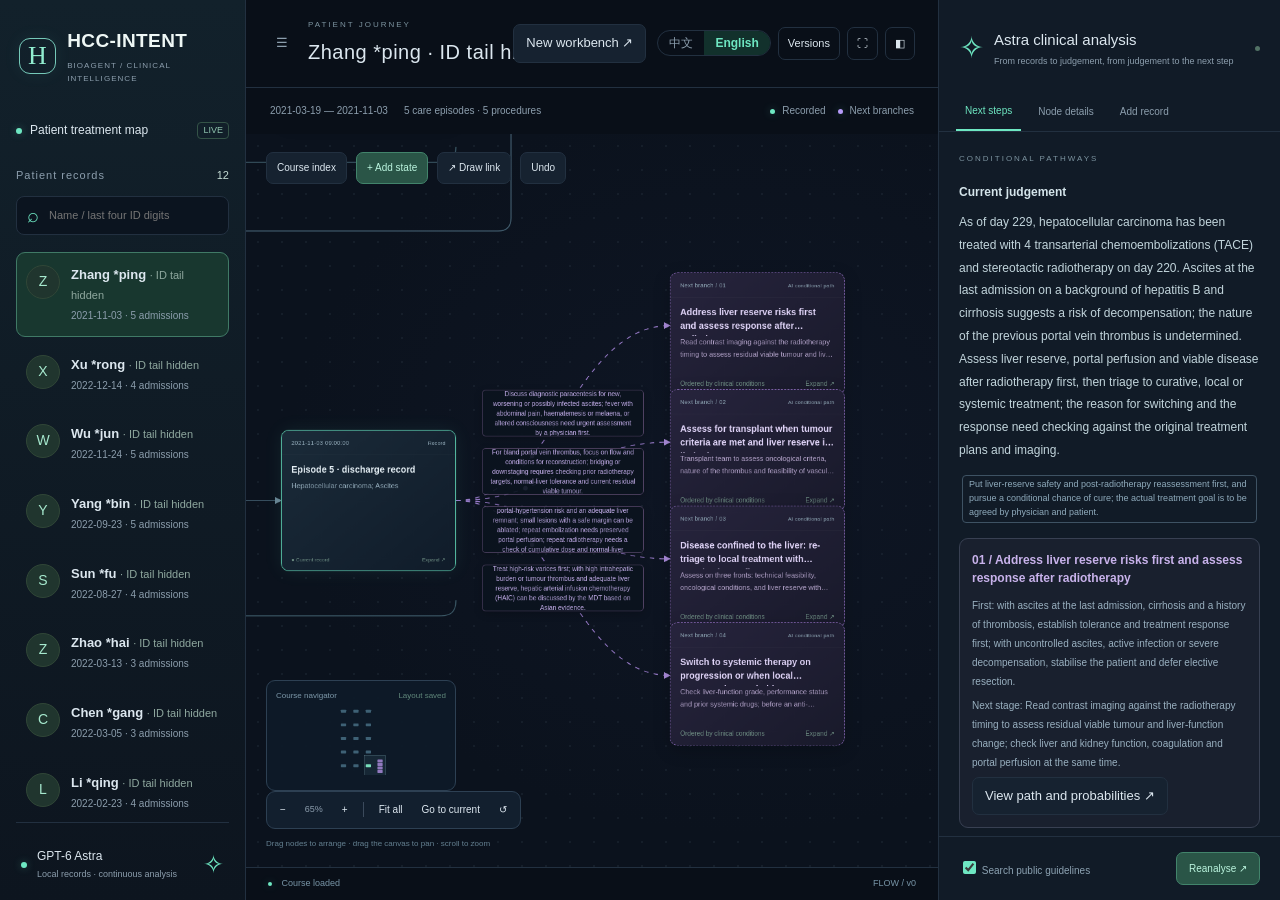
==== commit 6e331e75: "Version asset URLs so cached scripts never mix with a newer page Scripts, stylesheets and data.json " ====
--- a/en/index.html
+++ b/en/index.html
@@ -2,9 +2,10 @@
 <html lang="en"><head><meta charset="utf-8"><meta name="viewport" content="width=device-width,initial-scale=1">
 <meta name="hcc-token" content="static"><title>HCC-INTENT · Patient treatment map</title>
 <meta name="description" content="Patient treatment map: the whole course by admission and procedure, linking every treatment to the next step.">
+<meta name="data-version" content="5b35edde3d">
 <link rel="alternate" hreflang="zh-CN" href="../">
-<link rel="stylesheet" href="../flow.css"><link rel="stylesheet" href="../site.css">
-<script src="../mock.js"></script><script src="flow.js" defer></script></head>
+<link rel="stylesheet" href="../flow.css?v=c9bda5fcbd"><link rel="stylesheet" href="../site.css?v=8c9be41195">
+<script src="../mock.js?v=6196f97edd"></script><script src="flow.js?v=fb59a0a47c" defer></script></head>
 <body>
 <aside id="patientPanel" class="patient-panel">
   <a class="brand" href="workbench.html"><span class="brand-icon">H</span><span>HCC-INTENT<small>BIOAGENT / CLINICAL INTELLIGENCE</small></span></a>
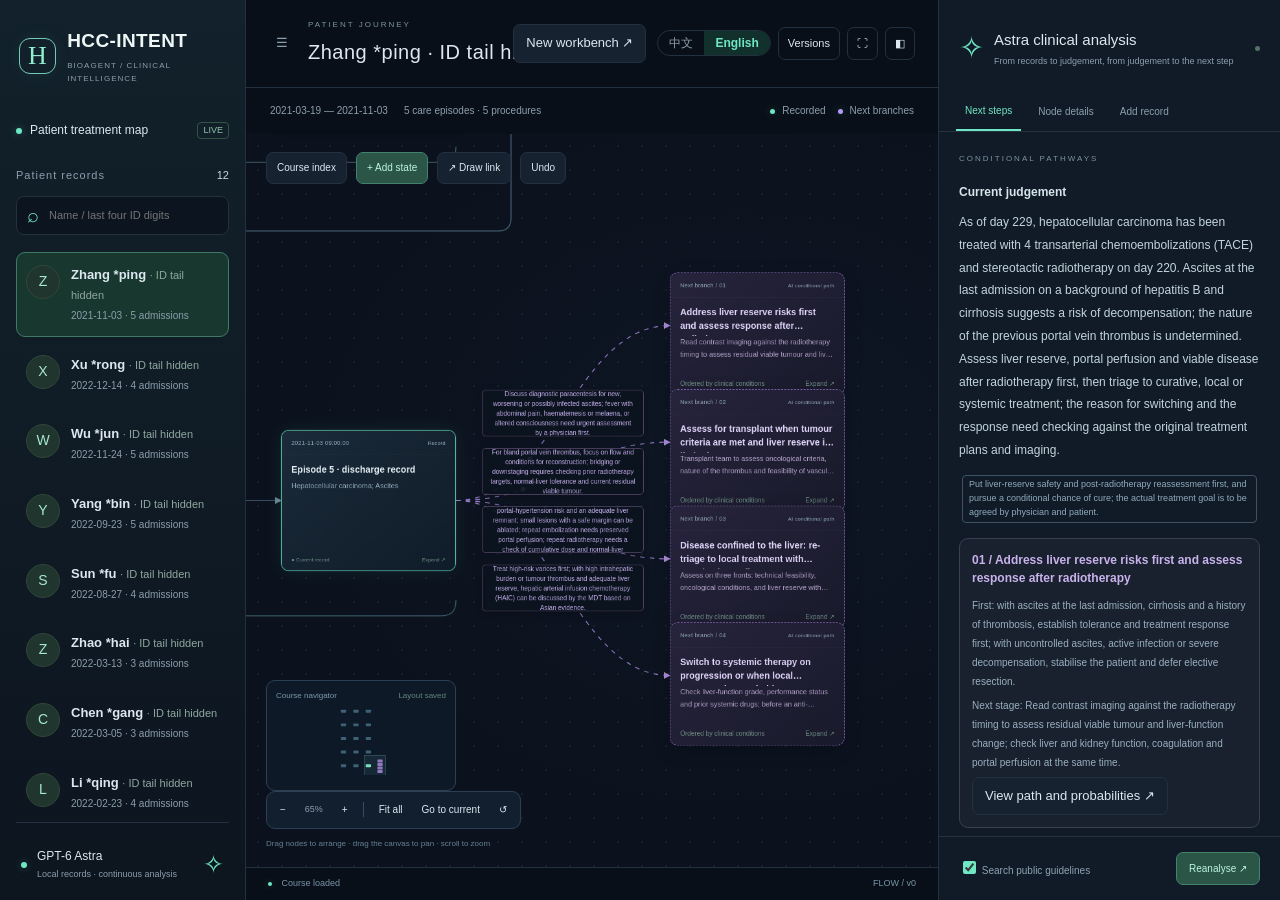
==== commit c784db51: "Open in English: English at the root, Chinese in zh/ The site link now opens the English treatment m" ====
--- a/en/index.html
+++ b/en/index.html
@@ -1,38 +1,12 @@
 <!doctype html>
-<html lang="en"><head><meta charset="utf-8"><meta name="viewport" content="width=device-width,initial-scale=1">
-<meta name="hcc-token" content="static"><title>HCC-INTENT · Patient treatment map</title>
-<meta name="description" content="Patient treatment map: the whole course by admission and procedure, linking every treatment to the next step.">
-<meta name="data-version" content="5b35edde3d">
-<link rel="alternate" hreflang="zh-CN" href="../">
-<link rel="stylesheet" href="../flow.css?v=c9bda5fcbd"><link rel="stylesheet" href="../site.css?v=8c9be41195">
-<script src="../mock.js?v=6196f97edd"></script><script src="flow.js?v=fb59a0a47c" defer></script></head>
-<body>
-<aside id="patientPanel" class="patient-panel">
-  <a class="brand" href="workbench.html"><span class="brand-icon">H</span><span>HCC-INTENT<small>BIOAGENT / CLINICAL INTELLIGENCE</small></span></a>
-  <div class="workspace-tag"><i></i> Patient treatment map <span>LIVE</span></div>
-  <div class="list-heading">Patient records <span id="totalPatients">—</span></div>
-  <label class="search"><span>⌕</span><input id="patientSearch" aria-label="Search by name or last four ID digits" placeholder="Name / last four ID digits"></label>
-  <div id="patientList" class="patient-list"></div><button id="loadMore" class="load-more">Load more patients</button>
-  <div class="sidebar-foot"><i></i><div>GPT-6 Astra<small>Local records · continuous analysis</small></div><span>✧</span></div>
-</aside>
-<main id="mainPanel">
-  <header class="topbar"><div class="patient-title"><button id="togglePatients" aria-label="Collapse or expand the patient list">☰</button><div><div class="eyebrow">PATIENT JOURNEY</div><h1 id="patientName">Patient treatment map</h1></div></div><div class="header-tools"><a class="site-link" href="workbench.html" title="Repeat-TACE node workbench">New workbench ↗</a><nav class="lang-switch" aria-label="Language"><a href="../" hreflang="zh-CN" lang="zh-CN">中文</a><span aria-current="page">English</span></nav><button id="showVersions">Versions</button><button id="fullscreen" aria-label="Full-screen canvas">⛶</button><button id="toggleInspector" aria-label="Collapse or expand the analysis panel">◧</button></div></header>
-  <div class="journey-meta"><span id="patientRange">Loading patient records…</span><span id="nodeCount"></span><span class="legend"><i></i> Recorded <i class="purple"></i> Next branches</span></div>
-  <section id="canvas" class="canvas" aria-label="Draggable patient treatment flowchart" tabindex="0">
-    <div class="canvas-grid"></div><div id="world" class="world"><svg id="episodeBraces" class="edges" aria-label="Episode summary brackets"></svg><div id="episodeSummaries"></div><svg id="edges" class="edges" aria-label="Treatment links"></svg><div id="edgeLabels"></div><div id="nodes"></div></div>
-    <div id="canvasEmpty" class="canvas-empty"><div class="orbit">✧</div><h2>Link every treatment to the next step</h2><p>Select a patient to open the full treatment map</p></div>
-    <div class="canvas-top"><button id="journeyIndex">Course index</button><button id="addNode" class="accent">+ Add state</button><button id="addLink">↗ Draw link</button><button id="undoEdit" title="Undo the last clinical edit">Undo</button></div>
-    <div class="canvas-bottom"><div class="canvas-controls"><button id="zoomOut" aria-label="Zoom out">−</button><span id="zoomValue">100%</span><button id="zoomIn" aria-label="Zoom in">+</button><span class="divider"></span><button id="fitGraph">Fit all</button><button id="goCurrent">Go to current</button><button id="resetLayout" title="Restore automatic layout">↺</button></div><span class="gesture-hint">Drag nodes to arrange · drag the canvas to pan · scroll to zoom</span></div>
-    <div class="minimap-wrap"><div>Course navigator <span id="saveState">Layout saved</span></div><svg id="minimap" width="200" height="90" aria-label="Course minimap"></svg></div>
-  </section>
-  <footer><span><i></i> <span id="jobStatus">Ready</span></span><span id="revisionLabel">FLOW / v0</span></footer>
-</main>
-<aside id="inspector" class="inspector">
-  <div class="inspector-heading"><span class="astra-mark">✧</span><div><h2>Astra clinical analysis</h2><small>From records to judgement, from judgement to the next step</small></div><span id="busyDot" class="status-dot"></span></div>
-  <div class="inspector-tabs"><button id="analysisTab" class="active">Next steps</button><button id="detailTab">Node details</button><button id="editTab">Add record</button></div>
-  <div id="inspectorBody" class="inspector-body"><div class="empty-panel">Select a state box or treatment link to see details.</div></div>
-  <div class="inspector-bottom"><label><input type="checkbox" id="publicSearch" checked> Search public guidelines</label><button id="reanalyze" class="accent">Reanalyse ↗</button></div>
-</aside>
-<dialog id="versionsDialog"><div class="dialog-title"><h2>Map versions and analyses</h2><button id="closeVersions">×</button></div><div id="versionList"></div></dialog>
-<div id="toast" class="toast" role="status" hidden></div>
-</body></html>
+<html lang="en">
+<head>
+<meta charset="utf-8">
+<title>HCC-INTENT</title>
+<meta name="robots" content="noindex">
+<link rel="canonical" href="../">
+<meta http-equiv="refresh" content="0; url=../">
+<script>location.replace('../' + location.hash)</script>
+</head>
+<body><a href="../">HCC-INTENT</a></body>
+</html>
